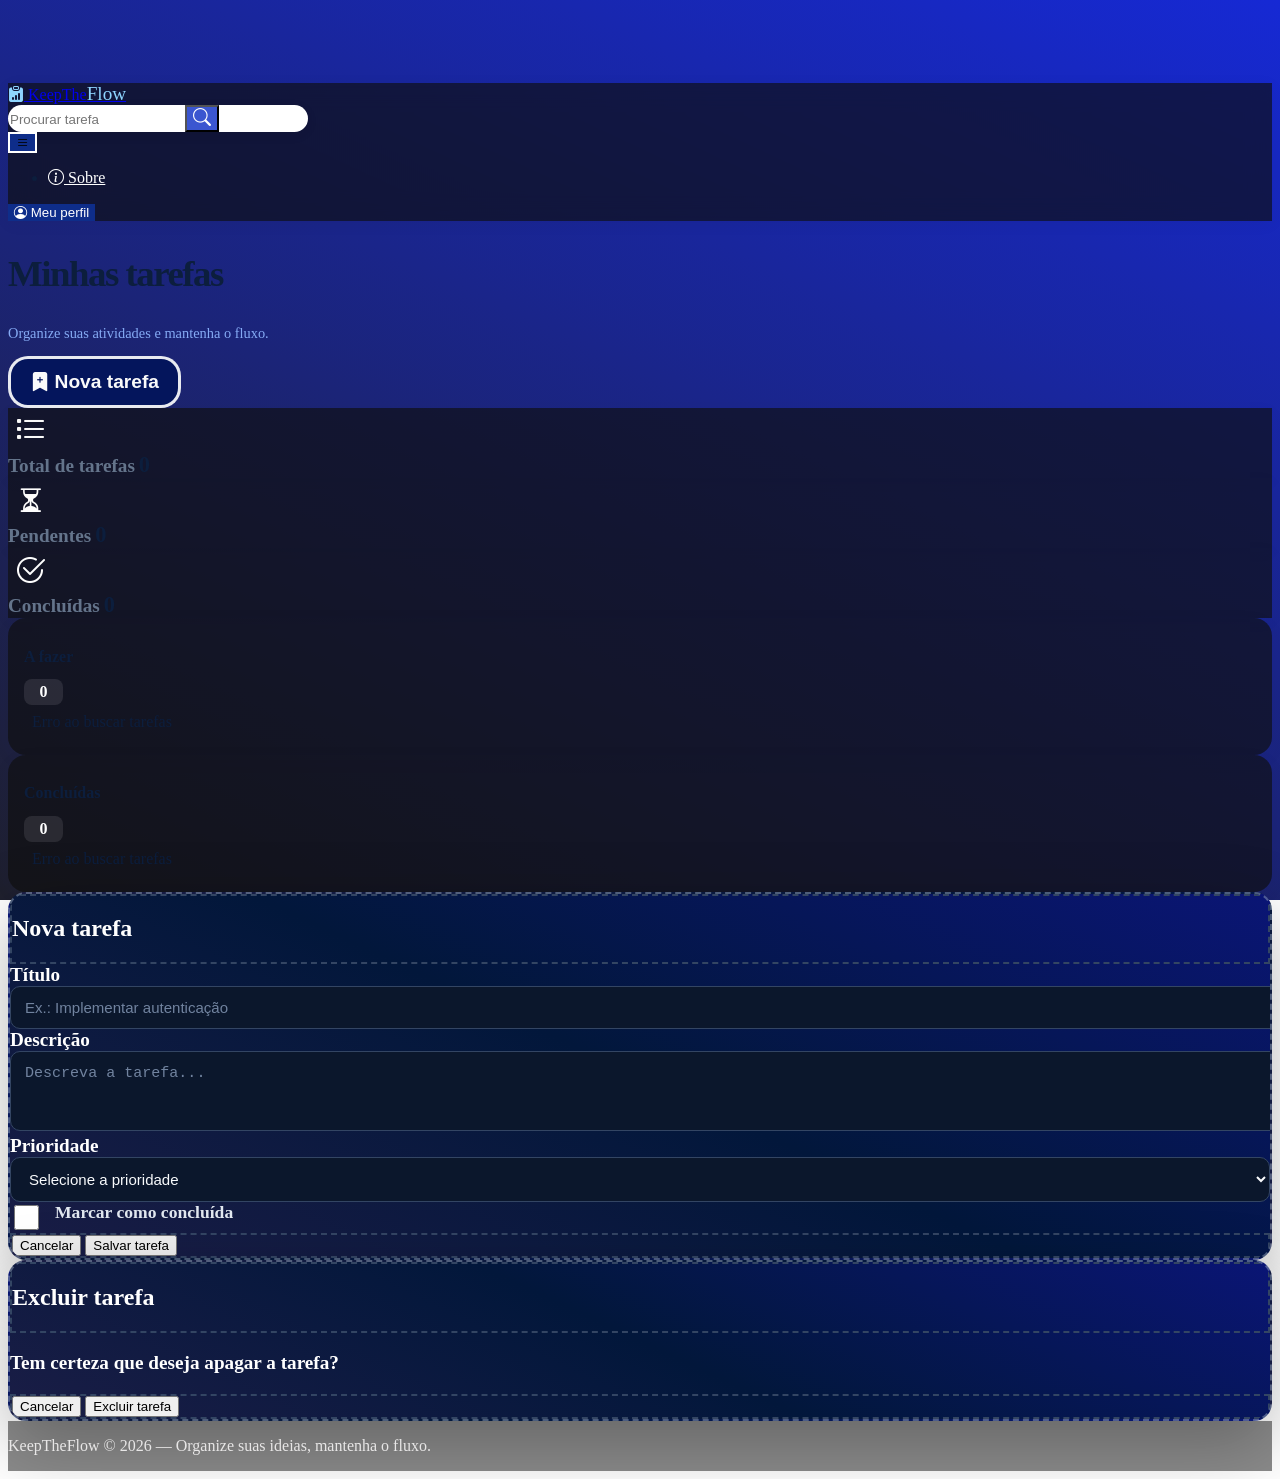
==== Frontend/index.html @ 6d720c32 "live search" ====
<!doctype html>
<html lang="pt-br">
  <head>
    <meta charset="utf-8" />
    <meta name="viewport" content="width=device-width, initial-scale=1" />

    <title>KeepTheFlow | Gerenciador de tarefas</title>

    <!-- Bootstrap local -->
    <link rel="stylesheet" href="css/bootstrap.min.css" />

    <!-- Bootstrap Icons -->
    <link
      rel="stylesheet"
      href="https://cdn.jsdelivr.net/npm/bootstrap-icons@1.13.1/font/bootstrap-icons.min.css"
    />

    <!-- CSS personalizado -->
    <link rel="stylesheet" href="style.css" />
  </head>

  <body>
    <!-- NAVBAR -->
    <header>
      <nav class="navbar navbar-expand-lg fixed-top navbar-custom">
        <div class="container justify-content-between flex-wrap flex-lg-nowrap">
          <!-- LOGO, PESQUISA E MENU MOBILE -->
          <div class="navbar-left d-flex align-items-center gap-2">
            <a
              class="navbar-brand p-2 me-0 d-flex align-items-center"
              href="index.html"
            >
              <i
                class="bi bi-clipboard-data-fill fs-2 me-2"
                style="color: #8ed5ff"
              ></i>
              <span class="logo text-white fw-bold fs-4"
                >KeepThe<span style="color: #8ed5ff; font-size: larger"
                  >Flow</span
                ></span
              >
            </a>

            <form class="search-form" id="searchTarefa" role="search">
              <div
                class="input-group rounded-pill overflow-hidden shadow-sm ms-2"
              >
                <input
                  type="search"
                  class="form-control"
                  id="inputPesquisa"
                  placeholder="Procurar tarefa"
                  aria-label="Pesquisar tarefas"
                />

                <button
                  class="btn btn-lupa"
                  type="submit"
                  aria-label="Pesquisar"
                >
                  <i class="bi bi-search"></i>
                </button>
              </div>
            </form>

            <button
              class="navbar-toggler ms-2"
              type="button"
              data-bs-toggle="collapse"
              data-bs-target="#navegacao"
              aria-controls="navegacao"
              aria-expanded="false"
              aria-label="Abrir menu"
            >
              <i class="bi bi-list text-white fs-2"></i>
            </button>
          </div>

          <!-- NAVEGAÇÃO -->
          <div
            class="collapse navbar-collapse justify-content-end"
            id="navegacao"
          >
            <ul class="navbar-nav align-items-lg-center gap-lg-1">
              <li class="nav-item">
                <a href="#sobre" class="nav-link">
                  <i class="bi bi-info-circle me-1"></i>
                  Sobre
                </a>
              </li>
            </ul>

            <button
              type="button"
              class="btn btn-azul rounded-pill ms-lg-3"
              id="btnPerfil"
            >
              <i class="bi bi-person-circle me-1"></i>
              Meu perfil
            </button>
          </div>
        </div>
      </nav>
    </header>

    <!-- CONTEÚDO PRINCIPAL -->
    <main class="container py-4" id="quadro">
      <!-- CABEÇALHO -->
      <section
        class="board-header d-flex align-items-md-center justify-content-between gap-3 mb-4"
      >
        <div>
          <h1 class="fw-bold mt-2 mb-1 text-white">Minhas tarefas</h1>
          <p class="fluxo mb-0 fs-5">
            Organize suas atividades e mantenha o fluxo.
          </p>
        </div>

        <button
          type="button"
          class="btn btn-nova-tarefa"
          data-bs-toggle="modal"
          data-bs-target="#modalTarefa"
          id="btnNovaTarefa"
        >
          <i class="bi bi-bookmark-plus-fill"></i>
          Nova tarefa
        </button>
      </section>

      <!-- RESUMO DAS TAREFAS -->
      <section class="row g-3 mb-4" aria-label="Resumo das tarefas">
        <div class="col-12 col-md-4">
          <div
            class="summary-item rounded-4 shadow-sm p-3 d-flex align-items-center gap-3 h-100"
          >
            <i
              class="bi bi-list-task"
              style="font-size: 2rem; background: none; color: #fafafa"
            ></i>

            <div class="text-white">
              <span
                class="d-block text-white"
                style="font-size: larger; font-weight: 600"
                >Total de tarefas</span
              >
              <strong id="totalTarefas">0</strong>
            </div>
          </div>
        </div>

        <div class="col-12 col-md-4">
          <div
            class="summary-item rounded-4 shadow-sm p-3 d-flex align-items-center gap-3 h-100"
          >
            <i
              class="bi bi-hourglass-split"
              style="font-size: 1.7rem; background: none"
            ></i>

            <div class="text-white">
              <span
                class="d-block text-white"
                style="font-size: larger; font-weight: 600"
                >Pendentes</span
              >
              <strong id="totalPendentes">0</strong>
            </div>
          </div>
        </div>

        <div class="col-12 col-md-4">
          <div
            class="summary-item rounded-4 shadow-sm p-3 d-flex align-items-center gap-3 h-100"
          >
            <i
              class="bi bi-check2-circle"
              style="font-size: 2rem; background: none"
            ></i>

            <div class="text-white">
              <span
                class="d-block text-white"
                style="font-size: larger; font-weight: 600"
                >Concluídas</span
              >
              <strong id="totalConcluidas">0</strong>
            </div>
          </div>
        </div>
      </section>

      <!-- QUADRO KANBAN -->
      <section class="row g-4" aria-label="Quadro de tarefas">
        <!-- COLUNA PENDENTES -->
        <div class="col-12 col-md-6">
          <section class="kanban-column rounded-4 h-100">
            <div
              class="column-header d-flex align-items-center justify-content-between gap-2 mb-3"
            >
              <div class="column-title d-flex align-items-center gap-2">
                <span class="status-dot pending-dot"></span>
                <h2 class="h6 fw-bold mb-0 text-white">A fazer</h2>
                <span class="task-count rounded-2" id="countPendentes">0</span>
              </div>
            </div>
            <div
              class="task-list d-flex flex-column gap-3"
              id="listaPendentes"
              data-status="false"
              aria-label="Tarefas pendentes"
            >
              <div class="empty-state">
                <i class="bi bi-inbox"></i>
                <p class="mb-0">Nenhuma tarefa pendente.</p>
              </div>
            </div>
          </section>
        </div>

        <!-- COLUNA CONCLUÍDAS -->
        <div class="col-12 col-md-6">
          <section class="kanban-column rounded-4 h-100">
            <div
              class="column-header d-flex align-items-center justify-content-between gap-2 mb-3"
            >
              <div class="column-title d-flex align-items-center gap-2">
                <span class="status-dot done-dot"></span>
                <h2 class="h6 fw-bold mb-0 text-white">Concluídas</h2>
                <span class="task-count rounded-2" id="countConcluidas">0</span>
              </div>
            </div>

            <div
              class="task-list d-flex flex-column gap-3"
              id="listaConcluidas"
              data-status="true"
              aria-label="Tarefas concluídas"
            >
              <div class="empty-state">
                <i class="bi bi-check2-circle"></i>
                <p class="mb-0">As tarefas concluídas aparecerão aqui.</p>
              </div>
            </div>
          </section>
        </div>
      </section>
    </main>

    <!-- MODAL DE TAREFA -->
    <div
      class="modal fade"
      id="modalTarefa"
      tabindex="-1"
      aria-labelledby="modalTarefaLabel"
      aria-hidden="true"
    >
      <div class="modal-dialog modal-dialog-centered">
        <div class="modal-content rounded-4">
          <form id="formTarefa">
            <div class="modal-header">
              <h2 class="modal-title fs-5 fw-bold" id="modalTarefaLabel">
                Nova tarefa
              </h2>
            </div>

            <div class="modal-body">
              <input type="hidden" id="tarefaId" />

              <div class="mb-3">
                <label for="name" class="form-label modalTexts"> Título </label>

                <input
                  type="text"
                  class="form-control modal-form"
                  id="name"
                  maxlength="120"
                  placeholder="Ex.: Implementar autenticação"
                  required
                />
              </div>

              <div class="mb-3">
                <label for="description" class="form-label modalTexts">
                  Descrição
                </label>

                <textarea
                  class="form-control modal-form"
                  id="description"
                  rows="3"
                  placeholder="Descreva a tarefa..."
                ></textarea>
              </div>

              <div>
                <label for="priority" class="form-label modalTexts"
                  >Prioridade</label
                >
                <select
                  class="form-control form-control-sm modal-form"
                  id="priority"
                >
                  <option value="" disabled selected>
                    Selecione a prioridade
                  </option>
                  <option value="1">Baixa</option>
                  <option value="2">Média</option>
                  <option value="3">Alta</option>
                </select>
              </div>

              <div class="form-check mt-4 ms-2">
                <input class="form-check-input" type="checkbox" id="done" />

                <label class="form-check-label modalTexts" for="done">
                  Marcar como concluída
                </label>
              </div>
            </div>

            <div class="modal-footer">
              <button
                type="button"
                class="btn btn-outline-danger fw-bolder"
                data-bs-dismiss="modal"
              >
                Cancelar
              </button>

              <button
                type="submit"
                class="btn btn-outline-info fw-bolder"
                id="btnModalTarefa"
              >
                Salvar tarefa
              </button>
            </div>
          </form>
        </div>
      </div>
    </div>

    <!-- MODAL DE DELETAR -->
    <div
      class="modal fade"
      id="modalExcluir"
      tabindex="-1"
      aria-labelledby="modalExcluirLabel"
      aria-hidden="true"
    >
      <div class="modal-dialog modal-dialog-centered">
        <div class="modal-content rounded-4">
          <form id="formExcluir">
            <div class="modal-header">
              <h2 class="modal-title fs-5 fw-bold" id="modalTarefaLabel">
                Excluir tarefa
              </h2>
            </div>

            <div class="modal-body">
              <p class="modalTexts">Tem certeza que deseja apagar a tarefa?</p>
            </div>

            <div class="modal-footer">
              <button
                type="button"
                class="btn btn-outline-danger fw-bolder"
                data-bs-dismiss="modal"
              >
                Cancelar
              </button>

              <button
                type="submit"
                class="btn btn-outline-info fw-bolder"
                id="btnModalExcluir"
              >
                Excluir tarefa
              </button>
            </div>
          </form>
        </div>
      </div>
    </div>

    <!-- RODAPÉ -->
    <footer class="text-center py-3" id="sobre">
      <p class="small mb-0">
        KeepTheFlow &copy; 2026 — Organize suas ideias, mantenha o fluxo.
      </p>
    </footer>

    <!-- SCRIPTS LOCAIS -->
    <script src="js/bootstrap.bundle.min.js"></script>
    <script src="app.js"></script>
  </body>
</html>
---- Frontend/style.css ----
/* KeepTheFlow - PedroLins */

:root {
  --azul: #0e2d8a;
  --azul-hover: #3c8be6;
}

html {
  min-height: 100%;
}

body {
  padding-top: 75px;
  color: #0c1e3d;
  background: linear-gradient(25deg, #1f202e, #1629d4);
  background-attachment: fixed;
  min-height: 100vh;
  display: flex;
  flex-direction: column;
}

main {
  flex: 1;
}

footer {
  background-color: #0f0f0f7c;
  color: #fffefed2;
}

/* NAVBAR */
.navbar-custom {
  min-height: 84px;
  background: #0f0f0fa8;
  backdrop-filter: blur(12px);
  box-shadow: 0 3px 15px #0000000d;
}

.logo {
  width: 150px;
  max-height: 56px;
  margin-right: 1rem;
  object-fit: contain;
}

.navbar-custom .navbar-collapse {
  flex-grow: 0;
}

.navbar-custom .nav-link {
  color: #fff;
  transition: color 0.2s;
}

.navbar-custom .nav-link:hover {
  color: var(--azul-hover);
}

.navbar-custom .navbar-toggler {
  background-color: var(--azul);
  border: white 2px solid;
  transition: background 0.2s;
}

.navbar-custom .navbar-toggler:hover {
  background-color: var(--azul-hover);
  transition: background 0.2s;
}

/* BOTÕES */

.btn-azul {
  color: #ffffff;
  background: var(--azul);
  border: none;
}

.btn-azul:hover {
  color: #fff;
  background: var(--azul-hover);
}

.entrar {
  border-radius: 30px;
  background: var(--azul);
  border: none;
  box-shadow: 0 3px 8px #00000013;
}

.entrar:hover {
  color: #fff;
  background: var(--azul-hover);
}

.btn-nova-tarefa {
  padding: 0.75rem 1.2rem;
  border: 3px solid #ffffffe8;
  border-radius: 20px;
  white-space: nowrap;
  background: #04155c;
  color: #fafafa;
  font-size: larger;
  font-weight: 600;
}

.btn-nova-tarefa:hover {
  background: #fafafa;
  color: #04155c;
  transition: background 0.2s;
}

.btn-icon {
  width: 36px;
  height: 36px;
  border: none;
  border-radius: 15px;
  background: #6160607c;
  color: white;
}

.btn-icon:hover {
  background: #020202c7;
  transition: background 0.2s;
}

.btn-lupa {
  background-color: #0024c2c4;
  color: #fff;
  font-weight: 600;
  font-size: large;
}

.btn-lupa:hover {
  background: #d3d3d4f3;
  color: var(--azul-hover);
}

/* PESQUISA */
.search-form {
  width: min(300px, 32vw);
}

.search-form .input-group {
  overflow: hidden;
  border-radius: 30px;
  background: #ffffff;
  box-shadow: 0 3px 12px #00000012;
}

.search-form .form-control {
  min-width: 0;
  border: none;
  background: transparent;
}

.search-form .form-control:focus {
  box-shadow: none;
}

/* CABEÇALHO */
.board-header h1 {
  font-size: clamp(1.7rem, 4vw, 2.3rem);
  font-weight: 750;
  letter-spacing: -0.04em;
}

/* RESUMO */
.fluxo {
  color: #8eb5ffec;
  font-size: 0.9rem;
}

.summary-item {
  border: none;
  background: #0f0f0fa8;
  box-shadow: 0 4px 15px #102c5b0a;
}

.summary-item > i {
  display: grid;
  place-items: center;
  width: 44px;
  height: 44px;
  border-radius: 12px;
  background: #fffefe2a;
  color: #fdfdfd;
  font-size: 1.35rem;
}

.summary-item span {
  color: #64748b;
  font-size: 0.82rem;
}

.summary-item strong {
  font-size: 1.4rem;
}

.modalTexts {
  color: #ffffff;
  font-weight: 600;
  font-size: larger;
}

/* KANBAN */
.kanban-column {
  min-width: 0;
  padding: 1rem;
  border-radius: 18px;
  background: #0f0f0fa8;
  box-shadow: 0 5px 20px #102c5b0a;
}

.column-title h2 {
  font-size: 1rem;
  font-weight: 700;
}

.status-dot {
  width: 10px;
  height: 10px;
  flex-shrink: 0;
  border-radius: 50%;
}

.pending-dot {
  background: #df1818;
}

.done-dot {
  background: #16c055;
}

.task-count {
  display: inline-grid;
  place-items: center;
  min-width: 26px;
  height: 26px;
  padding: 0 0.4rem;
  border-radius: 8px;
  background: #c3c3c421;
  color: #ffff;
  font-size: 1rem;
  font-weight: 700;
}

.task-list {
  display: flex;
  flex-direction: column;
  gap: 0.8rem;
  min-height: 85%;
  padding: 0.5rem;
  border-radius: 12px;
  transition: 0.2s;
}

.task-card {
  padding: 1rem;
  border: 2px solid #ffffff33;
  border-radius: 14px;
  background: linear-gradient(0deg, #1c1e3adc, #113063);
  color: #fff;
  box-shadow: 0 3px 10px #102c5b08;
  cursor: grab;
  margin-bottom: 0.8rem;
  transition:
    transform 0.2s ease,
    border-color 0.2s,
    box-shadow 0.2s;
}

.task-card:hover {
  border-color: #b5c7ec;
  box-shadow: 0 5px 16px #102c5b12;
}

.task-card:active {
  cursor: grabbing;
}

.task-card h3 {
  font-size: 1.5rem;
  font-weight: 680;
  overflow-wrap: anywhere;
}

.task-card p {
  border-bottom: 1px solid #ffffff85;
  color: #ffffff;
  font-size: 1.25rem;
  font-weight: 400;
  white-space: pre-wrap;
  overflow-wrap: anywhere;
}

.task-actions {
  display: flex;
  justify-content: flex-end;
  gap: 0.4rem;
  margin-top: 1rem;
  padding-top: 0.7rem;
  border-top: 1px solid #f0f2f6;
}

.task-list.drag-over {
  background: #0059ff8c;
  border: 2px dashed #ffffff79;
}

/* ESTADO VAZIO */
.empty-state {
  display: flex;
  flex: 1;
  flex-direction: column;
  align-items: center;
  justify-content: center;
  min-height: 160px;
  padding: 1rem;
  color: #8491a5;
  text-align: center;
}

.empty-state i {
  font-size: 2rem;
}

/* MODAL */
.modal-content {
  background: linear-gradient(25deg, #1a1d46, #02173b, #0a1575);
  color: #fff;
  overflow: hidden;
  border: 2px dashed #94a3b880;
  border-radius: 18px;
  box-shadow: 0 24px 70px #00000047;
}

.modal-header {
  border: 2px dashed #334563;
}

.modal-footer {
  border: 2px dashed #334563;
}

.modal-form {
  width: 100%;
  border: 1px solid #334563;
  border-radius: 10px;
  background-color: #0b172c;
  color: #f8fafc;
  padding: 12px 14px;
  font-size: 0.94rem;
  transition:
    border-color 0.2s,
    box-shadow 0.2s;
}

.form-check-input {
  width: 25px;
  height: 25px;
  margin-top: 3px;
  border: 1px solid #334563;
  border-radius: 5px;
  background-color: #0b172c;
  cursor: pointer;
  transition:
    background-color 0.2s,
    border-color 0.2s,
    box-shadow 0.2s;
}

.form-check-input:checked {
  border-color: #3b82f6;
  background-color: #2563eb;
}

.form-check-input:focus {
  border-color: #3b82f6;
  box-shadow: 0 0 0 3px rgba(59, 130, 246, 0.2);
}

.form-check-label {
  margin-left: 5px;
  color: #e2e8f0;
  font-size: 1.1rem;
  cursor: pointer;
}

.form-check {
  display: flex;
  align-items: flex-start;
  gap: 8px;
}

.modal-form::placeholder {
  color: #71839f;
  opacity: 1;
}

.modal-form:focus {
  border-color: #3b82f6;
  background-color: #0b172c;
  color: #f8fafc;
  outline: none;
  box-shadow: 0 0 0 3px rgba(59, 130, 246, 0.15);
}

select.modal-form option {
  color: #f8fafc;
  background-color: #0b172c;
}

textarea.modal-form {
  resize: vertical;
}

.modal-form:disabled {
  opacity: 0.65;
  cursor: not-allowed;
}

/* RESPONSIVIDADE */
@media (max-width: 991.98px) {
  body {
    padding-top: 120px;
  }

  .navbar-custom .navbar-collapse {
    flex-basis: 100%;
    padding: 1rem 0;
  }

  .navbar-custom .entrar {
    margin-top: 0.5rem;
  }

  .search-form {
    width: min(300px, 38vw);
  }
}

@media (max-width: 767.98px) {
  body {
    padding-top: 110px;
  }

  .logo {
    width: 115px;
  }

  .search-form {
    width: min(240px, 36vw);
  }
}

@media (max-width: 420px) {
  .navbar-left {
    width: 100%;
    justify-content: space-between;
  }

  .search-form {
    flex: 1;
    width: auto;
    max-width: 190px;
  }
}
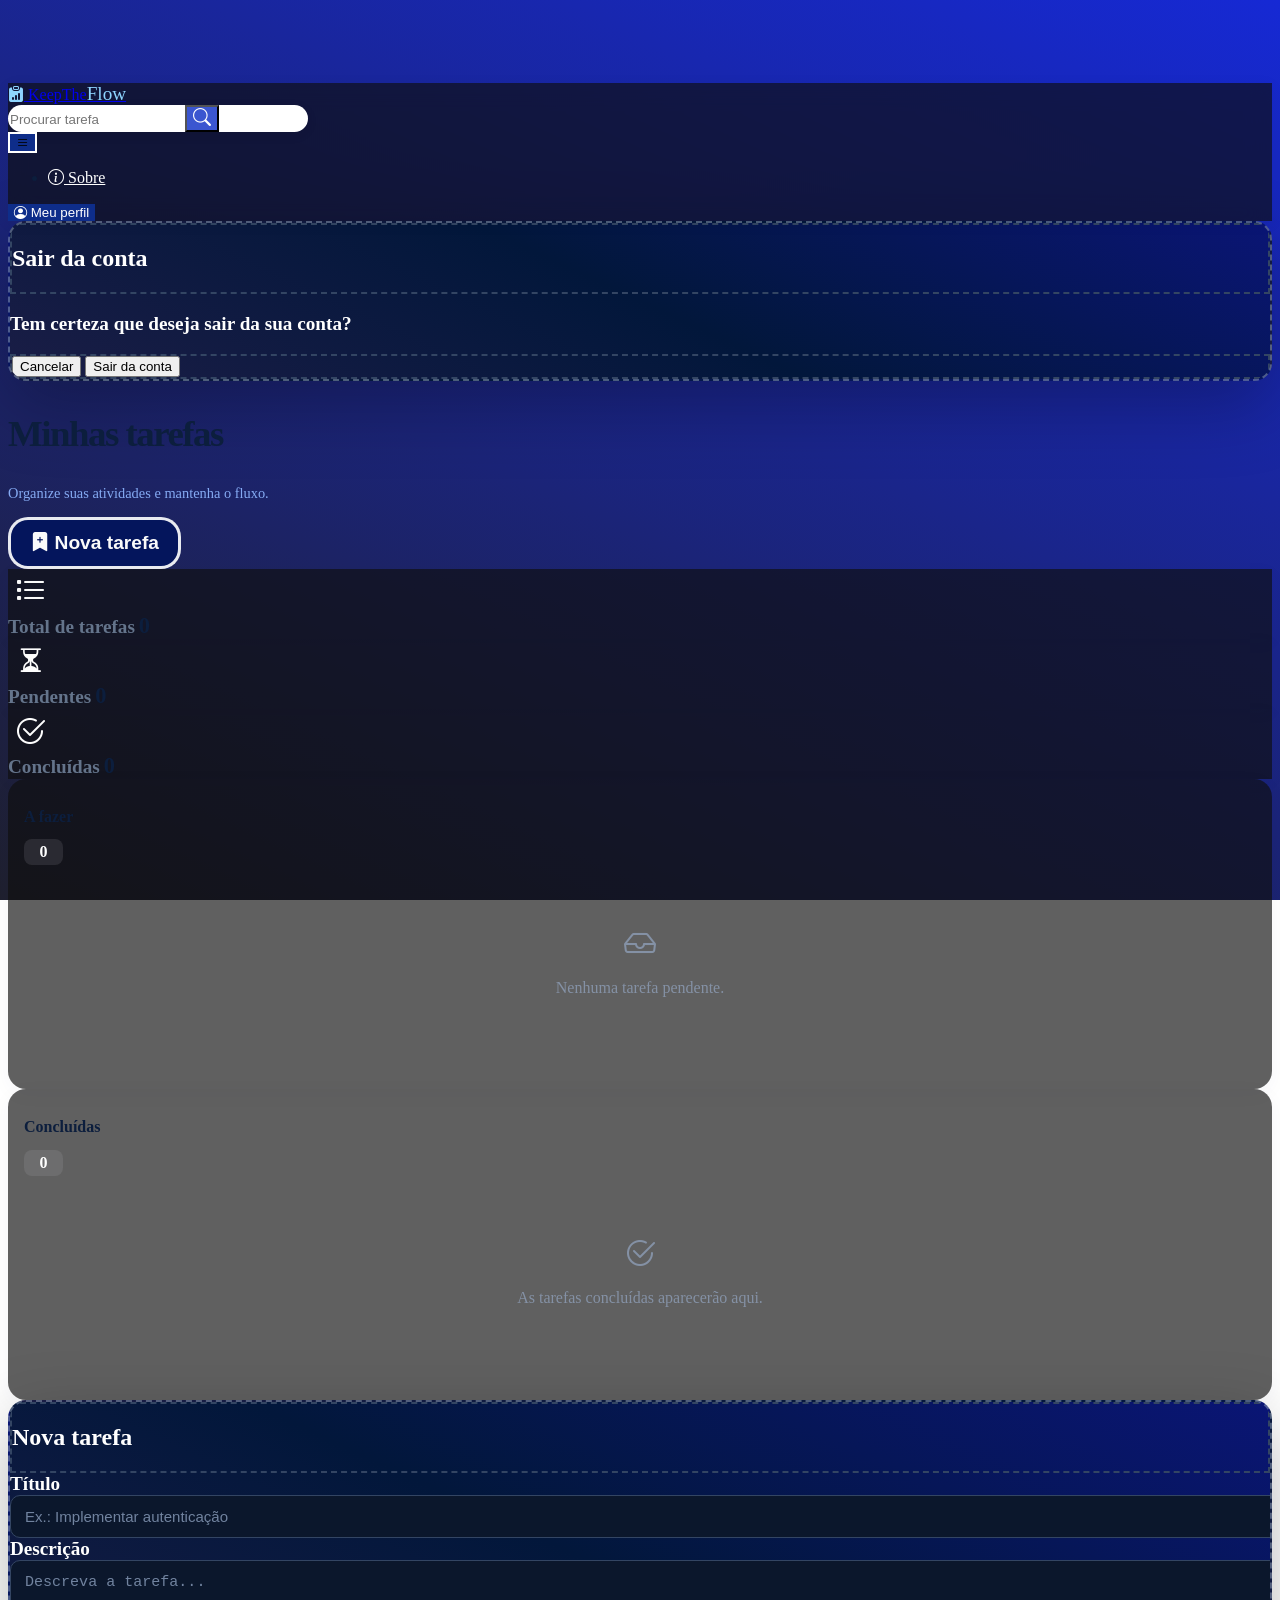
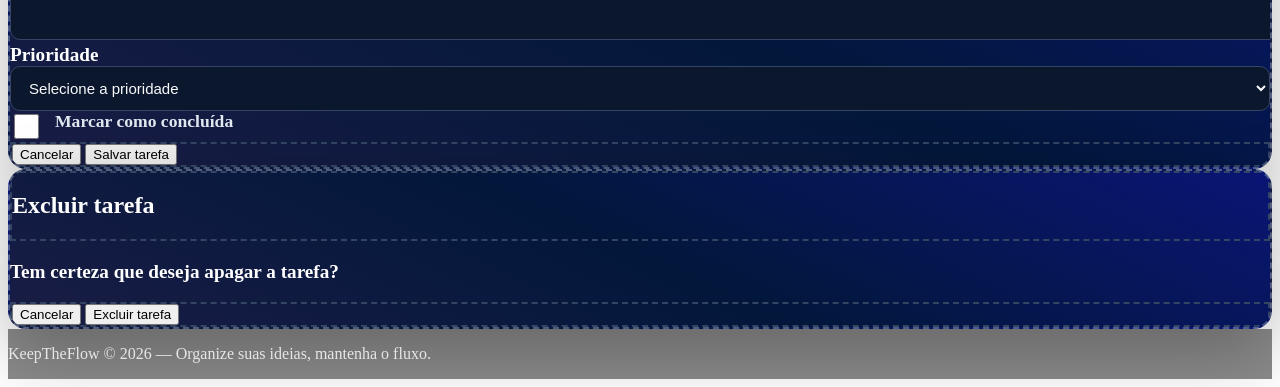
==== commit 872ddc82: "exit btn" ====
--- a/Frontend/index.html
+++ b/Frontend/index.html
@@ -90,18 +90,110 @@
               </li>
             </ul>
 
-            <button
-              type="button"
-              class="btn btn-azul rounded-pill ms-lg-3"
-              id="btnPerfil"
-            >
-              <i class="bi bi-person-circle me-1"></i>
-              Meu perfil
-            </button>
+            <div class="area-perfil ms-lg-3">
+              <button
+                type="button"
+                class="btn btn-azul rounded-pill"
+                id="btnPerfil"
+                aria-expanded="false"
+                aria-controls="perfilPopup"
+              >
+                <i class="bi bi-person-circle me-1"></i>
+                Meu perfil
+              </button>
+
+              <div class="perfil-popup d-none" id="perfilPopup">
+                <div
+                  class="d-flex justify-content-between align-items-center mb-3"
+                >
+                  <h6 class="mb-0">
+                    <i class="bi bi-person-circle me-2"></i>
+                    Minha conta
+                  </h6>
+
+                  <button
+                    type="button"
+                    class="btn-close btn-close-white"
+                    id="fecharPerfil"
+                    aria-label="Fechar"
+                  ></button>
+                </div>
+
+                <div class="mb-3">
+                  <small class="text-secondary">Nome</small>
+                  <p class="mb-0" id="perfilNome">Carregando...</p>
+                </div>
+
+                <div>
+                  <small class="text-secondary">E-mail</small>
+                  <p class="mb-0" id="perfilEmail">Carregando...</p>
+                </div>
+
+                <hr class="my-3" />
+
+                <div>
+                  <button
+                    type="button"
+                    class="btn btn-danger rounded-pill w-100"
+                    id="btn-exit"
+                    data-bs-toggle="modal"
+                    data-bs-target="#modalSair"
+                  >
+                    <i class="bi bi-box-arrow-right me-2"></i>
+                    Sair da conta
+                  </button>
+                </div>
+              </div>
+            </div>
           </div>
         </div>
       </nav>
     </header>
+
+    <!-- MODAL DE SAIR DA CONTA -->
+    <div
+      class="modal fade"
+      id="modalSair"
+      tabindex="-1"
+      aria-labelledby="modalSairLabel"
+      aria-hidden="true"
+    >
+      <div class="modal-dialog modal-dialog-centered">
+        <div class="modal-content rounded-4">
+          <form id="formSair">
+            <div class="modal-header">
+              <h2 class="modal-title fs-5 fw-bold" id="modalSairLabel">
+                Sair da conta
+              </h2>
+            </div>
+
+            <div class="modal-body">
+              <p class="modalTexts">
+                Tem certeza que deseja sair da sua conta?
+              </p>
+            </div>
+
+            <div class="modal-footer">
+              <button
+                type="button"
+                class="btn btn-outline-danger fw-bolder"
+                data-bs-dismiss="modal"
+              >
+                Cancelar
+              </button>
+
+              <button
+                type="submit"
+                class="btn btn-outline-info fw-bolder"
+                id="btnModalSair"
+              >
+                Sair da conta
+              </button>
+            </div>
+          </form>
+        </div>
+      </div>
+    </div>
 
     <!-- CONTEÚDO PRINCIPAL -->
     <main class="container py-4" id="quadro">
--- a/Frontend/style.css
+++ b/Frontend/style.css
@@ -419,6 +419,42 @@
   cursor: not-allowed;
 }
 
+.area-perfil {
+  position: relative;
+}
+
+.perfil-popup {
+  position: absolute;
+  top: calc(100% + 10px);
+  right: 0;
+  width: 280px;
+  padding: 20px;
+  color: #f1f5f9;
+  background: #111c33;
+  border: 1px solid #293954;
+  border-radius: 12px;
+  box-shadow: 0 12px 30px rgb(0 0 0 / 30%);
+  z-index: 1050;
+  overflow-wrap: anywhere;
+}
+
+.perfil-popup h6 {
+  color: #f1f5f9;
+}
+
+.perfil-popup p {
+  font-size: 0.95rem;
+}
+
+.perfil-popup small {
+  display: block;
+  margin-bottom: 4px;
+}
+
+.perfil-popup.d-none {
+  display: none !important;
+}
+
 /* RESPONSIVIDADE */
 @media (max-width: 991.98px) {
   body {
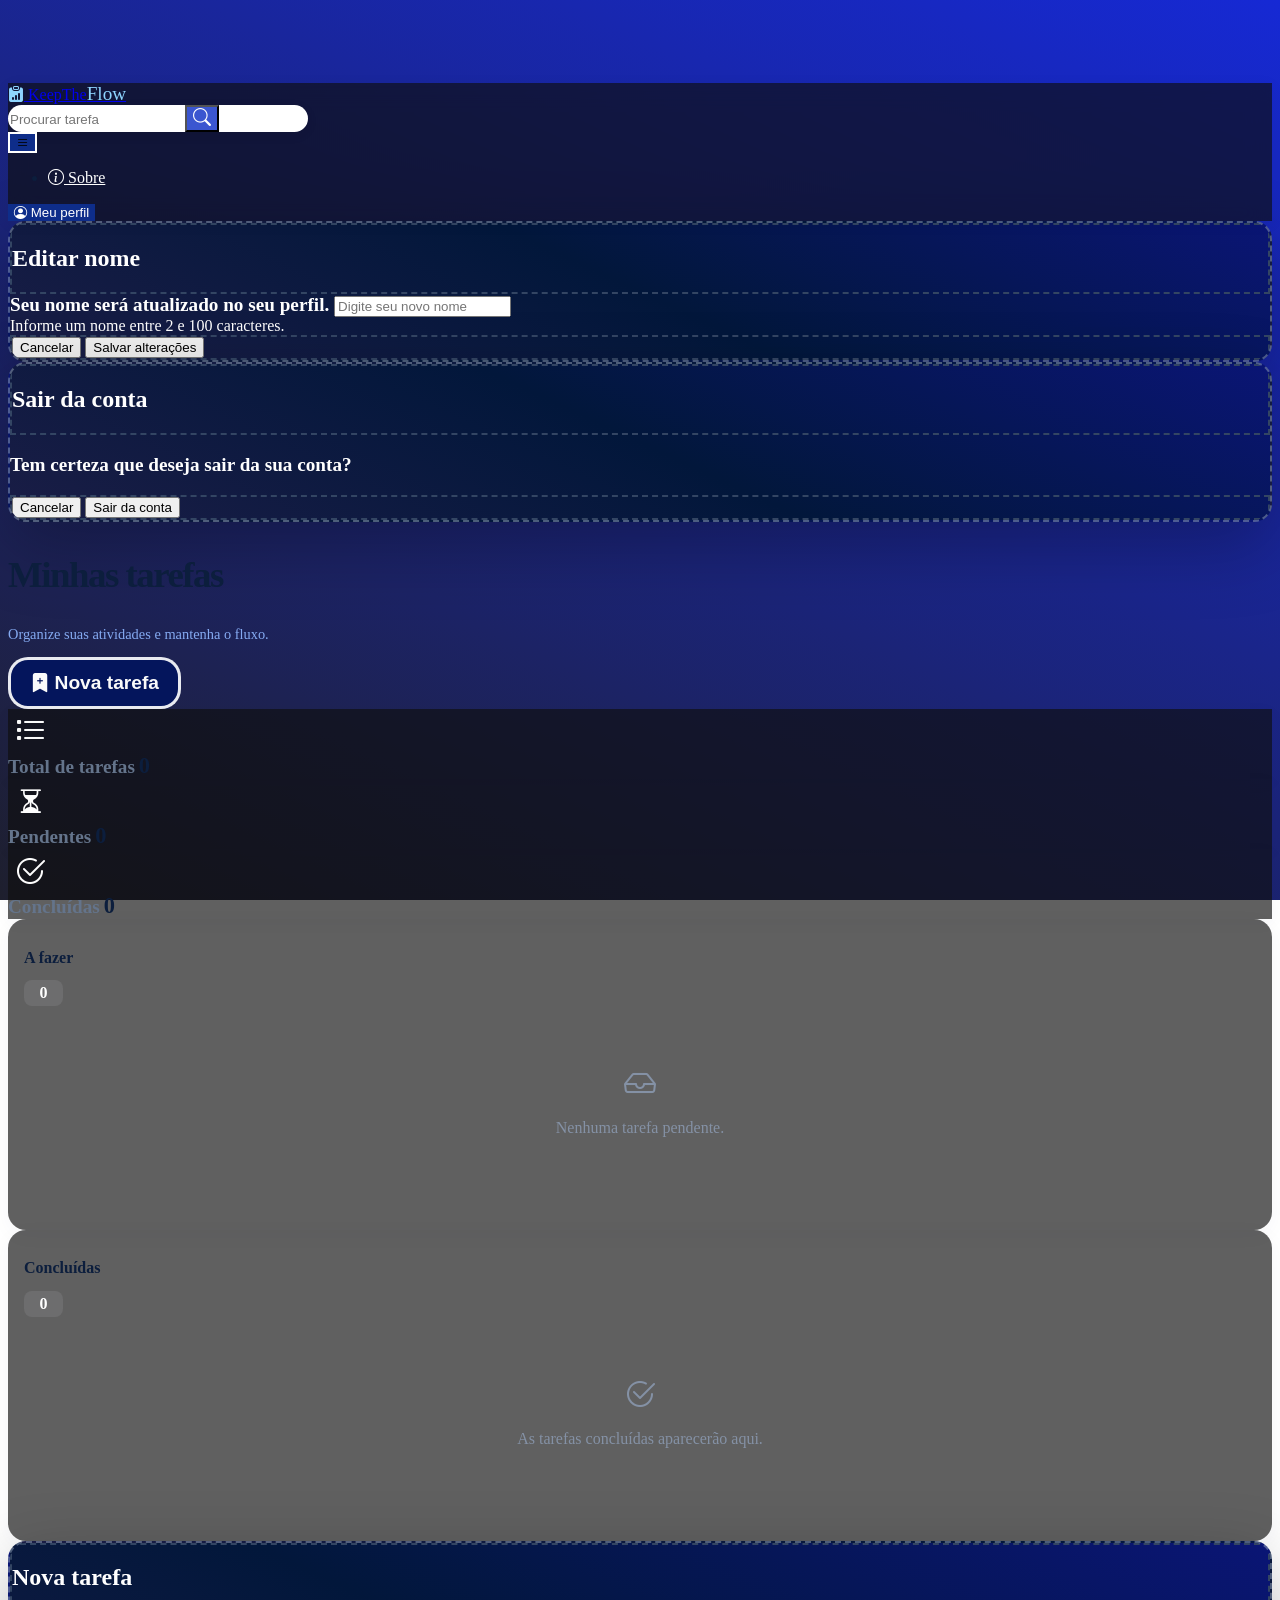
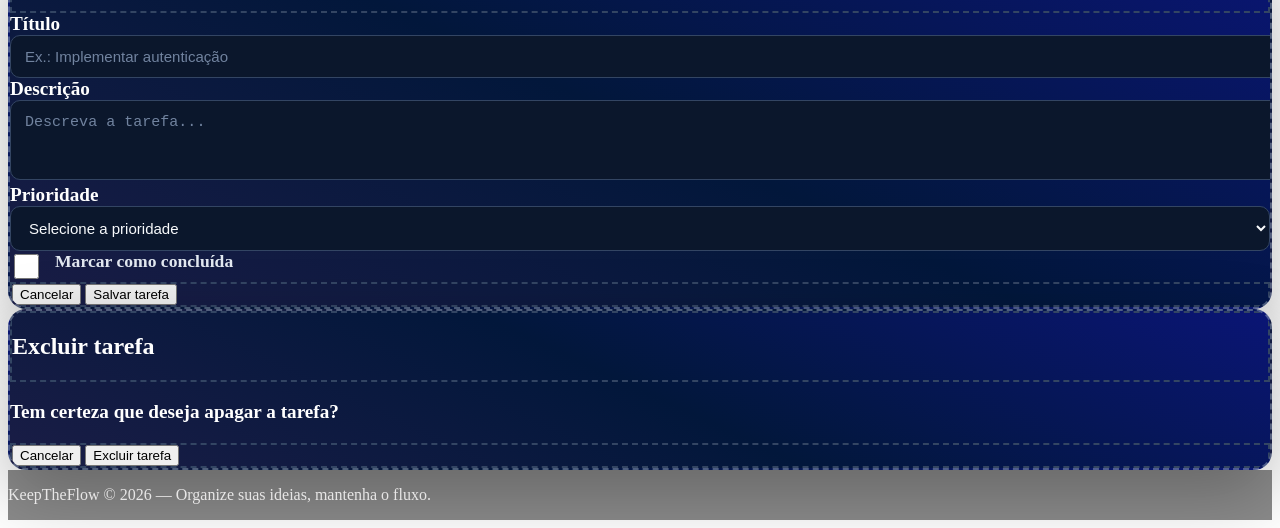
==== commit 68694198: "Update name frontend" ====
--- a/Frontend/index.html
+++ b/Frontend/index.html
@@ -120,13 +120,28 @@
                 </div>
 
                 <div class="mb-3">
-                  <small class="text-secondary">Nome</small>
+                  <small class="text-secondary" id="namePlace">Nome</small>
                   <p class="mb-0" id="perfilNome">Carregando...</p>
                 </div>
 
                 <div>
                   <small class="text-secondary">E-mail</small>
                   <p class="mb-0" id="perfilEmail">Carregando...</p>
+                </div>
+
+                <hr class="my-3" />
+
+                <div>
+                  <button
+                    type="button"
+                    class="btn btn-outline-info rounded-pill w-100"
+                    id="btn-edit"
+                    data-bs-toggle="modal"
+                    data-bs-target="#modalEdit"
+                  >
+                    <i class="bi bi-gear me-2"></i>
+                    Editar nome
+                  </button>
                 </div>
 
                 <hr class="my-3" />
@@ -149,6 +164,67 @@
         </div>
       </nav>
     </header>
+
+    <!-- MODAL DE EDITAR NOME -->
+    <div
+      class="modal fade"
+      id="modalEdit"
+      tabindex="-1"
+      aria-labelledby="modalEditLabel"
+      aria-hidden="true"
+    >
+      <div class="modal-dialog modal-dialog-centered">
+        <div class="modal-content rounded-4">
+          <form id="formEdit">
+            <div class="modal-header">
+              <h2 class="modal-title fs-5 fw-bold" id="modalEditLabel">
+                Editar nome
+              </h2>
+            </div>
+
+            <div class="modal-body">
+              <label for="novoNome" class="modalTexts mb-3 ms-1">
+                Seu nome será atualizado no seu perfil.
+              </label>
+              <input
+                type="text"
+                class="form-control rounded-3"
+                id="novoNome"
+                name="name"
+                placeholder="Digite seu novo nome"
+                minlength="2"
+                maxlength="100"
+                required
+              />
+
+              <div class="invalid-feedback">
+                Informe um nome entre 2 e 100 caracteres.
+              </div>
+
+              <div id="editNomeMensagem" class="mt-2" role="alert"></div>
+            </div>
+
+            <div class="modal-footer">
+              <button
+                type="button"
+                class="btn btn-outline-danger fw-bolder"
+                data-bs-dismiss="modal"
+              >
+                Cancelar
+              </button>
+
+              <button
+                type="submit"
+                class="btn btn-outline-info fw-bolder"
+                id="btnSalvarNome"
+              >
+                Salvar alterações
+              </button>
+            </div>
+          </form>
+        </div>
+      </div>
+    </div>
 
     <!-- MODAL DE SAIR DA CONTA -->
     <div
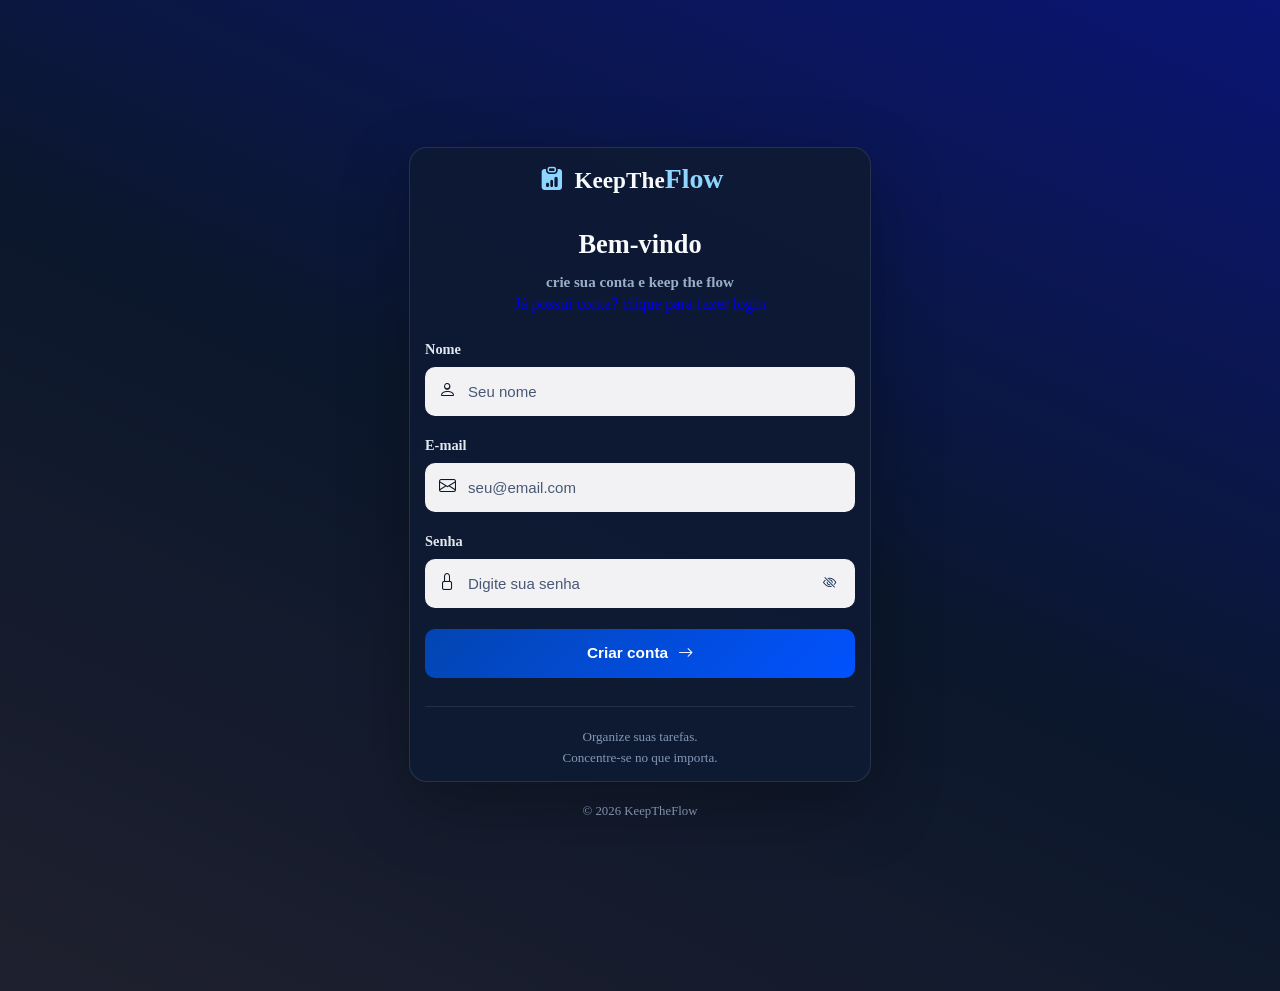
==== commit a91b0cdc: "Tarefas/index.html and docker test" ====
--- a/Frontend/index.html
+++ b/Frontend/index.html
@@ -4,564 +4,120 @@
     <meta charset="utf-8" />
     <meta name="viewport" content="width=device-width, initial-scale=1" />
 
-    <title>KeepTheFlow | Gerenciador de tarefas</title>
+    <title>Registrar | KeepTheFlow</title>
 
-    <!-- Bootstrap local -->
     <link rel="stylesheet" href="css/bootstrap.min.css" />
-
-    <!-- Bootstrap Icons -->
     <link
       rel="stylesheet"
-      href="https://cdn.jsdelivr.net/npm/bootstrap-icons@1.13.1/font/bootstrap-icons.min.css"
+      href="https://cdn.jsdelivr.net/npm/bootstrap-icons@1.11.3/font/bootstrap-icons.min.css"
     />
 
-    <!-- CSS personalizado -->
     <link rel="stylesheet" href="style.css" />
+    <link rel="stylesheet" href="loginStyle.css" />
   </head>
 
-  <body>
-    <!-- NAVBAR -->
-    <header>
-      <nav class="navbar navbar-expand-lg fixed-top navbar-custom">
-        <div class="container justify-content-between flex-wrap flex-lg-nowrap">
-          <!-- LOGO, PESQUISA E MENU MOBILE -->
-          <div class="navbar-left d-flex align-items-center gap-2">
-            <a
-              class="navbar-brand p-2 me-0 d-flex align-items-center"
-              href="index.html"
-            >
-              <i
-                class="bi bi-clipboard-data-fill fs-2 me-2"
-                style="color: #8ed5ff"
-              ></i>
-              <span class="logo text-white fw-bold fs-4"
-                >KeepThe<span style="color: #8ed5ff; font-size: larger"
-                  >Flow</span
-                ></span
-              >
-            </a>
+  <body class="login-page">
+    <main class="login-container">
+      <section class="login-card">
+        <a href="Tarefas.html" class="login-brand">
+          <i class="bi bi-clipboard-data-fill fs-2" style="color: #8ed5ff"></i>
+          <span class="logo text-white fw-bold fs-4"
+            >KeepThe<span style="color: #8ed5ff; font-size: larger"
+              >Flow</span
+            ></span
+          >
+        </a>
 
-            <form class="search-form" id="searchTarefa" role="search">
-              <div
-                class="input-group rounded-pill overflow-hidden shadow-sm ms-2"
-              >
-                <input
-                  type="search"
-                  class="form-control"
-                  id="inputPesquisa"
-                  placeholder="Procurar tarefa"
-                  aria-label="Pesquisar tarefas"
-                />
+        <div class="login-heading">
+          <h1>Bem-vindo</h1>
+          <p style="font-weight: 600">crie sua conta e keep the flow</p>
+          <a href="Login.html" style="text-decoration: none"
+            >Já possui conta? clique para fazer login</a
+          >
+        </div>
 
-                <button
-                  class="btn btn-lupa"
-                  type="submit"
-                  aria-label="Pesquisar"
-                >
-                  <i class="bi bi-search"></i>
-                </button>
-              </div>
-            </form>
+        <div class="login-field">
+          <label for="name">Nome</label>
 
-            <button
-              class="navbar-toggler ms-2"
-              type="button"
-              data-bs-toggle="collapse"
-              data-bs-target="#navegacao"
-              aria-controls="navegacao"
-              aria-expanded="false"
-              aria-label="Abrir menu"
-            >
-              <i class="bi bi-list text-white fs-2"></i>
-            </button>
+          <div class="login-input-wrapper">
+            <i class="bi bi-person"></i>
+            <input
+              type="text"
+              id="name"
+              name="name"
+              placeholder="Seu nome"
+              autocomplete="name"
+              maxlength="100"
+              required
+            />
+          </div>
+        </div>
+
+        <form id="formRegister">
+          <div class="login-field">
+            <label for="email">E-mail</label>
+
+            <div class="login-input-wrapper">
+              <i class="bi bi-envelope"></i>
+              <input
+                type="email"
+                id="email"
+                name="email"
+                placeholder="seu@email.com"
+                autocomplete="email"
+                required
+              />
+            </div>
           </div>
 
-          <!-- NAVEGAÇÃO -->
-          <div
-            class="collapse navbar-collapse justify-content-end"
-            id="navegacao"
-          >
-            <ul class="navbar-nav align-items-lg-center gap-lg-1">
-              <li class="nav-item">
-                <a href="#sobre" class="nav-link">
-                  <i class="bi bi-info-circle me-1"></i>
-                  Sobre
-                </a>
-              </li>
-            </ul>
+          <div class="login-field">
+            <label for="password">Senha</label>
 
-            <div class="area-perfil ms-lg-3">
-              <button
-                type="button"
-                class="btn btn-azul rounded-pill"
-                id="btnPerfil"
-                aria-expanded="false"
-                aria-controls="perfilPopup"
-              >
-                <i class="bi bi-person-circle me-1"></i>
-                Meu perfil
-              </button>
-
-              <div class="perfil-popup d-none" id="perfilPopup">
-                <div
-                  class="d-flex justify-content-between align-items-center mb-3"
-                >
-                  <h6 class="mb-0">
-                    <i class="bi bi-person-circle me-2"></i>
-                    Minha conta
-                  </h6>
-
-                  <button
-                    type="button"
-                    class="btn-close btn-close-white"
-                    id="fecharPerfil"
-                    aria-label="Fechar"
-                  ></button>
-                </div>
-
-                <div class="mb-3">
-                  <small class="text-secondary" id="namePlace">Nome</small>
-                  <p class="mb-0" id="perfilNome">Carregando...</p>
-                </div>
-
-                <div>
-                  <small class="text-secondary">E-mail</small>
-                  <p class="mb-0" id="perfilEmail">Carregando...</p>
-                </div>
-
-                <hr class="my-3" />
-
-                <div>
-                  <button
-                    type="button"
-                    class="btn btn-outline-info rounded-pill w-100"
-                    id="btn-edit"
-                    data-bs-toggle="modal"
-                    data-bs-target="#modalEdit"
-                  >
-                    <i class="bi bi-gear me-2"></i>
-                    Editar nome
-                  </button>
-                </div>
-
-                <hr class="my-3" />
-
-                <div>
-                  <button
-                    type="button"
-                    class="btn btn-danger rounded-pill w-100"
-                    id="btn-exit"
-                    data-bs-toggle="modal"
-                    data-bs-target="#modalSair"
-                  >
-                    <i class="bi bi-box-arrow-right me-2"></i>
-                    Sair da conta
-                  </button>
-                </div>
-              </div>
-            </div>
-          </div>
-        </div>
-      </nav>
-    </header>
-
-    <!-- MODAL DE EDITAR NOME -->
-    <div
-      class="modal fade"
-      id="modalEdit"
-      tabindex="-1"
-      aria-labelledby="modalEditLabel"
-      aria-hidden="true"
-    >
-      <div class="modal-dialog modal-dialog-centered">
-        <div class="modal-content rounded-4">
-          <form id="formEdit">
-            <div class="modal-header">
-              <h2 class="modal-title fs-5 fw-bold" id="modalEditLabel">
-                Editar nome
-              </h2>
-            </div>
-
-            <div class="modal-body">
-              <label for="novoNome" class="modalTexts mb-3 ms-1">
-                Seu nome será atualizado no seu perfil.
-              </label>
+            <div class="login-input-wrapper">
+              <i class="bi bi-lock"></i>
               <input
-                type="text"
-                class="form-control rounded-3"
-                id="novoNome"
-                name="name"
-                placeholder="Digite seu novo nome"
-                minlength="2"
-                maxlength="100"
+                type="password"
+                id="password"
+                name="password"
+                placeholder="Digite sua senha"
+                autocomplete="new-password"
                 required
               />
 
-              <div class="invalid-feedback">
-                Informe um nome entre 2 e 100 caracteres.
-              </div>
-
-              <div id="editNomeMensagem" class="mt-2" role="alert"></div>
-            </div>
-
-            <div class="modal-footer">
               <button
                 type="button"
-                class="btn btn-outline-danger fw-bolder"
-                data-bs-dismiss="modal"
+                class="login-toggle-password"
+                id="togglePassword"
+                aria-label="Mostrar senha"
               >
-                Cancelar
-              </button>
-
-              <button
-                type="submit"
-                class="btn btn-outline-info fw-bolder"
-                id="btnSalvarNome"
-              >
-                Salvar alterações
+                <i class="bi bi-eye-slash"></i>
               </button>
             </div>
-          </form>
-        </div>
-      </div>
-    </div>
+          </div>
 
-    <!-- MODAL DE SAIR DA CONTA -->
-    <div
-      class="modal fade"
-      id="modalSair"
-      tabindex="-1"
-      aria-labelledby="modalSairLabel"
-      aria-hidden="true"
-    >
-      <div class="modal-dialog modal-dialog-centered">
-        <div class="modal-content rounded-4">
-          <form id="formSair">
-            <div class="modal-header">
-              <h2 class="modal-title fs-5 fw-bold" id="modalSairLabel">
-                Sair da conta
-              </h2>
-            </div>
+          <p
+            id="registerMensagem"
+            class="login-message"
+            role="alert"
+            aria-live="polite"
+          ></p>
 
-            <div class="modal-body">
-              <p class="modalTexts">
-                Tem certeza que deseja sair da sua conta?
-              </p>
-            </div>
+          <button type="submit" id="btnRegister" class="login-submit">
+            <span>Criar conta</span>
+            <i class="bi bi-arrow-right"></i>
+          </button>
+        </form>
 
-            <div class="modal-footer">
-              <button
-                type="button"
-                class="btn btn-outline-danger fw-bolder"
-                data-bs-dismiss="modal"
-              >
-                Cancelar
-              </button>
-
-              <button
-                type="submit"
-                class="btn btn-outline-info fw-bolder"
-                id="btnModalSair"
-              >
-                Sair da conta
-              </button>
-            </div>
-          </form>
-        </div>
-      </div>
-    </div>
-
-    <!-- CONTEÚDO PRINCIPAL -->
-    <main class="container py-4" id="quadro">
-      <!-- CABEÇALHO -->
-      <section
-        class="board-header d-flex align-items-md-center justify-content-between gap-3 mb-4"
-      >
-        <div>
-          <h1 class="fw-bold mt-2 mb-1 text-white">Minhas tarefas</h1>
-          <p class="fluxo mb-0 fs-5">
-            Organize suas atividades e mantenha o fluxo.
-          </p>
-        </div>
-
-        <button
-          type="button"
-          class="btn btn-nova-tarefa"
-          data-bs-toggle="modal"
-          data-bs-target="#modalTarefa"
-          id="btnNovaTarefa"
-        >
-          <i class="bi bi-bookmark-plus-fill"></i>
-          Nova tarefa
-        </button>
-      </section>
-
-      <!-- RESUMO DAS TAREFAS -->
-      <section class="row g-3 mb-4" aria-label="Resumo das tarefas">
-        <div class="col-12 col-md-4">
-          <div
-            class="summary-item rounded-4 shadow-sm p-3 d-flex align-items-center gap-3 h-100"
-          >
-            <i
-              class="bi bi-list-task"
-              style="font-size: 2rem; background: none; color: #fafafa"
-            ></i>
-
-            <div class="text-white">
-              <span
-                class="d-block text-white"
-                style="font-size: larger; font-weight: 600"
-                >Total de tarefas</span
-              >
-              <strong id="totalTarefas">0</strong>
-            </div>
-          </div>
-        </div>
-
-        <div class="col-12 col-md-4">
-          <div
-            class="summary-item rounded-4 shadow-sm p-3 d-flex align-items-center gap-3 h-100"
-          >
-            <i
-              class="bi bi-hourglass-split"
-              style="font-size: 1.7rem; background: none"
-            ></i>
-
-            <div class="text-white">
-              <span
-                class="d-block text-white"
-                style="font-size: larger; font-weight: 600"
-                >Pendentes</span
-              >
-              <strong id="totalPendentes">0</strong>
-            </div>
-          </div>
-        </div>
-
-        <div class="col-12 col-md-4">
-          <div
-            class="summary-item rounded-4 shadow-sm p-3 d-flex align-items-center gap-3 h-100"
-          >
-            <i
-              class="bi bi-check2-circle"
-              style="font-size: 2rem; background: none"
-            ></i>
-
-            <div class="text-white">
-              <span
-                class="d-block text-white"
-                style="font-size: larger; font-weight: 600"
-                >Concluídas</span
-              >
-              <strong id="totalConcluidas">0</strong>
-            </div>
-          </div>
+        <div class="login-footer">
+          <span>Organize suas tarefas.</span>
+          <span>Concentre-se no que importa.</span>
         </div>
       </section>
 
-      <!-- QUADRO KANBAN -->
-      <section class="row g-4" aria-label="Quadro de tarefas">
-        <!-- COLUNA PENDENTES -->
-        <div class="col-12 col-md-6">
-          <section class="kanban-column rounded-4 h-100">
-            <div
-              class="column-header d-flex align-items-center justify-content-between gap-2 mb-3"
-            >
-              <div class="column-title d-flex align-items-center gap-2">
-                <span class="status-dot pending-dot"></span>
-                <h2 class="h6 fw-bold mb-0 text-white">A fazer</h2>
-                <span class="task-count rounded-2" id="countPendentes">0</span>
-              </div>
-            </div>
-            <div
-              class="task-list d-flex flex-column gap-3"
-              id="listaPendentes"
-              data-status="false"
-              aria-label="Tarefas pendentes"
-            >
-              <div class="empty-state">
-                <i class="bi bi-inbox"></i>
-                <p class="mb-0">Nenhuma tarefa pendente.</p>
-              </div>
-            </div>
-          </section>
-        </div>
-
-        <!-- COLUNA CONCLUÍDAS -->
-        <div class="col-12 col-md-6">
-          <section class="kanban-column rounded-4 h-100">
-            <div
-              class="column-header d-flex align-items-center justify-content-between gap-2 mb-3"
-            >
-              <div class="column-title d-flex align-items-center gap-2">
-                <span class="status-dot done-dot"></span>
-                <h2 class="h6 fw-bold mb-0 text-white">Concluídas</h2>
-                <span class="task-count rounded-2" id="countConcluidas">0</span>
-              </div>
-            </div>
-
-            <div
-              class="task-list d-flex flex-column gap-3"
-              id="listaConcluidas"
-              data-status="true"
-              aria-label="Tarefas concluídas"
-            >
-              <div class="empty-state">
-                <i class="bi bi-check2-circle"></i>
-                <p class="mb-0">As tarefas concluídas aparecerão aqui.</p>
-              </div>
-            </div>
-          </section>
-        </div>
-      </section>
+      <p class="login-copyright">© 2026 KeepTheFlow</p>
     </main>
 
-    <!-- MODAL DE TAREFA -->
-    <div
-      class="modal fade"
-      id="modalTarefa"
-      tabindex="-1"
-      aria-labelledby="modalTarefaLabel"
-      aria-hidden="true"
-    >
-      <div class="modal-dialog modal-dialog-centered">
-        <div class="modal-content rounded-4">
-          <form id="formTarefa">
-            <div class="modal-header">
-              <h2 class="modal-title fs-5 fw-bold" id="modalTarefaLabel">
-                Nova tarefa
-              </h2>
-            </div>
-
-            <div class="modal-body">
-              <input type="hidden" id="tarefaId" />
-
-              <div class="mb-3">
-                <label for="name" class="form-label modalTexts"> Título </label>
-
-                <input
-                  type="text"
-                  class="form-control modal-form"
-                  id="name"
-                  maxlength="120"
-                  placeholder="Ex.: Implementar autenticação"
-                  required
-                />
-              </div>
-
-              <div class="mb-3">
-                <label for="description" class="form-label modalTexts">
-                  Descrição
-                </label>
-
-                <textarea
-                  class="form-control modal-form"
-                  id="description"
-                  rows="3"
-                  placeholder="Descreva a tarefa..."
-                ></textarea>
-              </div>
-
-              <div>
-                <label for="priority" class="form-label modalTexts"
-                  >Prioridade</label
-                >
-                <select
-                  class="form-control form-control-sm modal-form"
-                  id="priority"
-                >
-                  <option value="" disabled selected>
-                    Selecione a prioridade
-                  </option>
-                  <option value="1">Baixa</option>
-                  <option value="2">Média</option>
-                  <option value="3">Alta</option>
-                </select>
-              </div>
-
-              <div class="form-check mt-4 ms-2">
-                <input class="form-check-input" type="checkbox" id="done" />
-
-                <label class="form-check-label modalTexts" for="done">
-                  Marcar como concluída
-                </label>
-              </div>
-            </div>
-
-            <div class="modal-footer">
-              <button
-                type="button"
-                class="btn btn-outline-danger fw-bolder"
-                data-bs-dismiss="modal"
-              >
-                Cancelar
-              </button>
-
-              <button
-                type="submit"
-                class="btn btn-outline-info fw-bolder"
-                id="btnModalTarefa"
-              >
-                Salvar tarefa
-              </button>
-            </div>
-          </form>
-        </div>
-      </div>
-    </div>
-
-    <!-- MODAL DE DELETAR -->
-    <div
-      class="modal fade"
-      id="modalExcluir"
-      tabindex="-1"
-      aria-labelledby="modalExcluirLabel"
-      aria-hidden="true"
-    >
-      <div class="modal-dialog modal-dialog-centered">
-        <div class="modal-content rounded-4">
-          <form id="formExcluir">
-            <div class="modal-header">
-              <h2 class="modal-title fs-5 fw-bold" id="modalTarefaLabel">
-                Excluir tarefa
-              </h2>
-            </div>
-
-            <div class="modal-body">
-              <p class="modalTexts">Tem certeza que deseja apagar a tarefa?</p>
-            </div>
-
-            <div class="modal-footer">
-              <button
-                type="button"
-                class="btn btn-outline-danger fw-bolder"
-                data-bs-dismiss="modal"
-              >
-                Cancelar
-              </button>
-
-              <button
-                type="submit"
-                class="btn btn-outline-info fw-bolder"
-                id="btnModalExcluir"
-              >
-                Excluir tarefa
-              </button>
-            </div>
-          </form>
-        </div>
-      </div>
-    </div>
-
-    <!-- RODAPÉ -->
-    <footer class="text-center py-3" id="sobre">
-      <p class="small mb-0">
-        KeepTheFlow &copy; 2026 — Organize suas ideias, mantenha o fluxo.
-      </p>
-    </footer>
-
-    <!-- SCRIPTS LOCAIS -->
     <script src="js/bootstrap.bundle.min.js"></script>
-    <script src="app.js"></script>
+    <script src="register.js"></script>
   </body>
 </html>
--- a/Frontend/loginStyle.css
+++ b/Frontend/loginStyle.css
@@ -0,0 +1,246 @@
+.login-page {
+  color: #f1f5f9;
+  background: linear-gradient(25deg, #1f202e, #0b172c, #0a1575);
+}
+
+.login-container {
+  width: 100%;
+  height: 100vh;
+  height: 100dvh;
+  min-height: 0;
+  box-sizing: border-box;
+
+  display: flex;
+  flex-direction: column;
+  align-items: center;
+  justify-content: center;
+
+  padding: 0px;
+  overflow: hidden;
+}
+
+.login-container {
+  transform: translateY(-50px);
+}
+
+.login-card {
+  width: 100%;
+  max-width: 430px;
+  padding: 15px;
+  border: 1px solid #94a3b82e;
+  border-radius: 18px;
+  background: #0f1b33eb;
+  box-shadow: 0 24px 70px #00000047;
+}
+
+.login-brand {
+  display: flex;
+  align-items: center;
+  justify-content: center;
+  gap: 12px;
+  margin-bottom: 34px;
+  color: #f8fafc;
+  font-size: 1.45rem;
+  font-weight: 700;
+  text-decoration: none;
+}
+
+.login-brand:hover {
+  color: #f8fafc;
+}
+
+.login-brand-icon {
+  display: flex;
+  align-items: center;
+  justify-content: center;
+  width: 42px;
+  height: 42px;
+  border-radius: 12px;
+  color: #ffffff;
+  font-size: 1.35rem;
+}
+
+.login-heading {
+  margin-bottom: 28px;
+  text-align: center;
+}
+
+.login-heading h1 {
+  margin-bottom: 10px;
+  color: #f8fafc;
+  font-size: 1.65rem;
+  font-weight: 700;
+}
+
+.login-heading p {
+  margin: 0;
+  color: #9caec7;
+  font-size: 0.94rem;
+  line-height: 1.6;
+}
+
+.login-field {
+  margin-bottom: 21px;
+}
+
+.login-field label {
+  display: block;
+  margin-bottom: 9px;
+  color: #e2e8f0;
+  font-size: 0.9rem;
+  font-weight: 600;
+}
+
+.login-input-wrapper {
+  display: flex;
+  align-items: center;
+  gap: 12px;
+  min-height: 49px;
+  padding: 0 14px;
+  border-radius: 10px;
+  background: #fffffff1;
+  transition:
+    border-color 0.2s,
+    box-shadow 0.2s;
+}
+
+.login-input-wrapper:focus-within {
+  border-color: #3b82f6;
+  box-shadow: 0 0 0 3px #3b82f626;
+}
+
+.login-input-wrapper > i {
+  color: #0b172c;
+  font-size: 1.05rem;
+}
+
+.login-input-wrapper input {
+  width: 100%;
+  min-width: 0;
+  height: 47px;
+  padding: 0;
+  border: none;
+  outline: none;
+  color: #032c55;
+  background: transparent;
+  font-size: 0.94rem;
+}
+
+.login-input-wrapper input::placeholder {
+  color: #485874;
+}
+
+.login-input-wrapper input:focus {
+  outline: none;
+  box-shadow: none;
+}
+
+.login-toggle-password {
+  display: flex;
+  align-items: center;
+  justify-content: center;
+  padding: 5px;
+  border: none;
+  color: #001f4d;
+  background: none;
+  cursor: pointer;
+}
+
+.login-toggle-password:hover {
+  color: #030303;
+}
+
+.login-message {
+  display: none;
+  margin: 0 0 16px;
+  padding: 10px 12px;
+  border: 1px solid hwb(0 44% 3% / 0.3);
+  border-radius: 8px;
+  color: #fecaca;
+  background: #7f1d1d33;
+  font-size: 0.88rem;
+}
+
+.login-message-success {
+  display: none;
+  margin: 0 0 16px;
+  padding: 10px 12px;
+  border: 1px solid hwb(103 22% 0% / 0.3);
+  border-radius: 8px;
+  color: #e0ffd1;
+  background: #3c7f1d33;
+  font-size: 0.88rem;
+}
+
+.login-message-success.visible {
+  display: block;
+}
+
+.login-message.visible {
+  display: block;
+}
+
+.login-submit {
+  display: flex;
+  align-items: center;
+  justify-content: center;
+  gap: 10px;
+  width: 100%;
+  min-height: 49px;
+  margin-top: 8px;
+  border: none;
+  border-radius: 10px;
+  color: #ffffff;
+  background: linear-gradient(135deg, #0345b1, #0152ff);
+  font-size: 0.96rem;
+  font-weight: 600;
+  cursor: pointer;
+  transition:
+    transform 0.2s,
+    filter 0.2s;
+}
+
+.login-submit:hover {
+  filter: brightness(1.1);
+  transform: translateY(-1px);
+}
+
+.login-submit:disabled {
+  opacity: 0.65;
+  cursor: wait;
+  transform: none;
+}
+
+.login-footer {
+  display: flex;
+  flex-direction: column;
+  gap: 5px;
+  margin-top: 28px;
+  padding-top: 22px;
+  border-top: 1px solid #94a3b826;
+  color: #8498b5;
+  font-size: 0.82rem;
+  text-align: center;
+}
+
+.login-copyright {
+  margin: 22px 0 0;
+  color: #7f91ac;
+  font-size: 0.8rem;
+  text-align: center;
+}
+
+@media (max-width: 480px) {
+  .login-container {
+    padding: 20px 14px;
+  }
+
+  .login-card {
+    padding: 28px 22px;
+    border-radius: 15px;
+  }
+
+  .login-heading h1 {
+    font-size: 1.45rem;
+  }
+}
